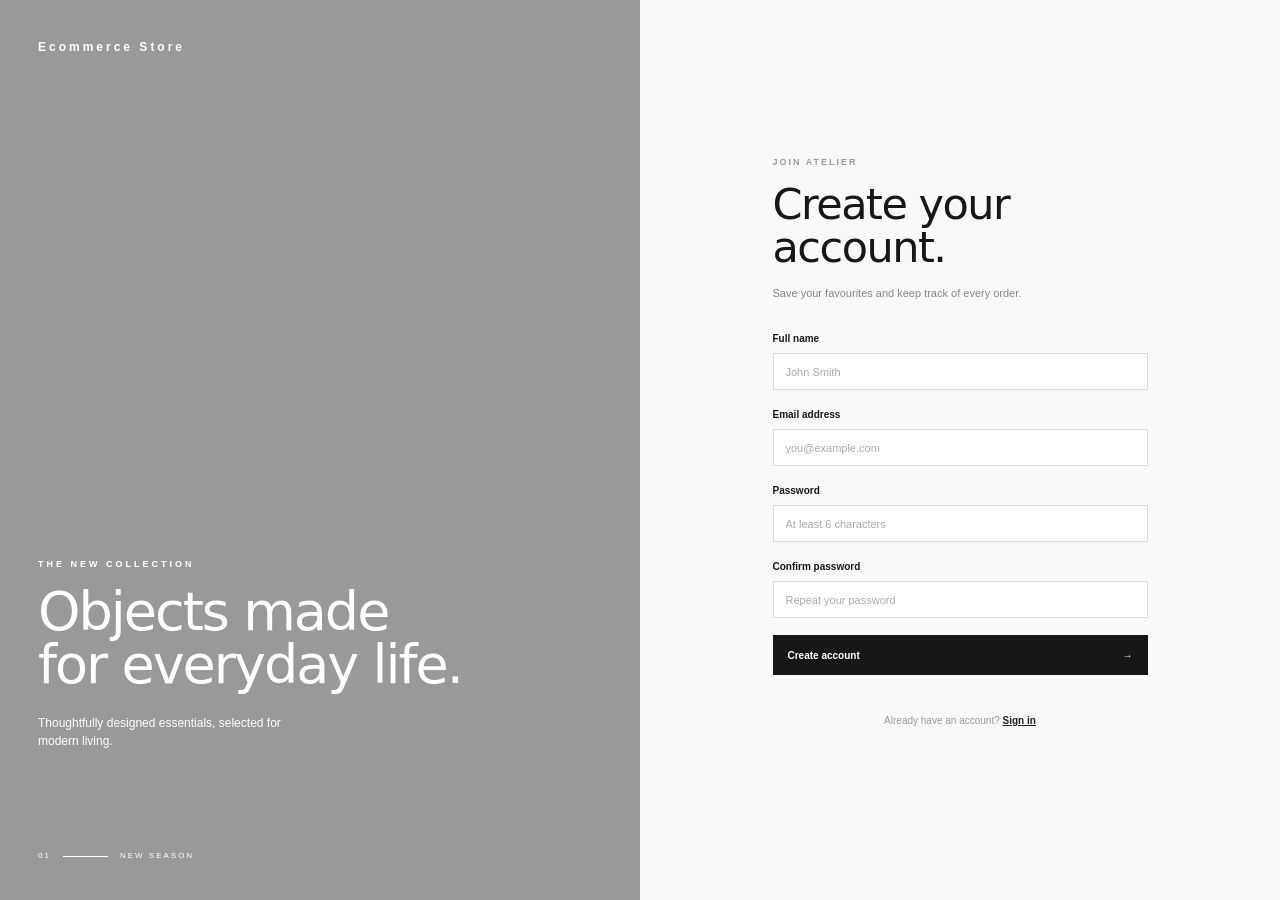
==== index.html @ 422b51b2 "mae changes in code" ====
<!DOCTYPE html>
<html lang="en">

<head>
    <meta charset="UTF-8">
    <meta name="viewport" content="width=device-width, initial-scale=1.0">

    <title>Ecommerce Store | Sign Up</title>

    <link href="https://cdn.jsdelivr.net/npm/bootstrap@5.3.8/dist/css/bootstrap.min.css" rel="stylesheet">
    <link rel="preconnect" href="https://fonts.googleapis.com">
    <link rel="preconnect" href="https://fonts.gstatic.com" crossorigin>
    <link
        href="https://fonts.googleapis.com/css2?family=Playfair:ital,opsz,wght@0,5..1200,300..900;1,5..1200,300..900&family=Source+Sans+3:ital,wght@0,200..900;1,200..900&display=swap"
        rel="stylesheet">
    <link rel="stylesheet" href="https://cdnjs.cloudflare.com/ajax/libs/font-awesome/6.7.2/css/all.min.css">

    <link rel="stylesheet" href="index.css">
</head>

<body>

    <div class="container-fluid p-0">


        <div class="row g-0 auth-page" id="signupView">

            <div class="col-lg-6 image-side">

                <div class="image-overlay"></div>

                <div class="store-name">
                    Ecommerce Store
                </div>

                <div class="image-content">

                    <div class="collection-text">
                        THE NEW COLLECTION
                    </div>

                    <h1>
                        Objects made<br>
                        for everyday life.
                    </h1>

                    <p>
                        Thoughtfully designed essentials, selected for<br>
                        modern living.
                    </p>

                </div>

                <div class="season-info">

                    <span>01</span>

                    <span class="season-line"></span>

                    <span>NEW SEASON</span>

                </div>

            </div>


            <div class="col-lg-6 form-side">

                <div class="form-box">

                    <div class="join-text">
                        JOIN ATELIER
                    </div>

                    <h2>
                        Create your<br>
                        account.
                    </h2>

                    <p class="description">
                        Save your favourites and keep track of every order.
                    </p>


                    <form id="signupForm">

                        <div class="form-group">

                            <label for="signupUsername">
                                Full name
                            </label>

                            <input type="text" id="signupUsername" class="form-control" placeholder="John Smith"
                                required>

                        </div>


                        <div class="form-group">

                            <label for="signupEmail">
                                Email address
                            </label>

                            <input type="email" id="signupEmail" class="form-control" placeholder="you@example.com"
                                required>

                        </div>


                        <div class="form-group">

                            <label for="signupPassword">
                                Password
                            </label>

                            <div class="password-box">

                                <input type="password" id="signupPassword" class="form-control"
                                    placeholder="At least 6 characters" required>



                            </div>

                        </div>


                        <div class="form-group">

                            <label for="confirmPassword">
                                Confirm password
                            </label>

                            <div class="password-box">

                                <input type="password" id="confirmPassword" class="form-control"
                                    placeholder="Repeat your password" required>



                            </div>

                        </div>


                        <button type="submit" class="create-account">
                            <span>Create account</span>
                            <span>→</span>
                        </button>

                        <div id="signupMessage"></div>

                    </form>


                    <p class="signin-text">
                        Already have an account?
                        <a href="#" id="showLogin">Sign in</a>
                    </p>

                </div>

            </div>

        </div>




        <div class="row g-0 auth-page d-none" id="loginView">

            <div class="col-lg-6 image-side">

                <div class="image-overlay"></div>

                <div class="store-name">
                    Ecommerce Store
                </div>

                <div class="image-content">

                    <div class="collection-text">
                        WELCOME BACK
                    </div>

                    <h1>
                        Good things<br>
                        await you.
                    </h1>

                    <p>
                        Sign in to continue your journey<br>
                        with Ecommerce Store.
                    </p>

                </div>

                <div class="season-info">

                    <span>02</span>

                    <span class="season-line"></span>

                    <span>WELCOME BACK</span>

                </div>

            </div>


            <div class="col-lg-6 form-side">

                <div class="form-box">

                    <div class="join-text">
                        WELCOME BACK
                    </div>

                    <h2>
                        Sign in to<br>
                        your account.
                    </h2>

                    <p class="description">
                        Enter your details to access your account.
                    </p>


                    <form id="loginForm">

                        <div class="form-group">

                            <label for="loginEmail">
                                Email address
                            </label>

                            <input type="email" id="loginEmail" class="form-control" placeholder="you@example.com"
                                required>

                        </div>


                        <div class="form-group">

                            <label for="loginPassword">
                                Password
                            </label>

                            <div class="password-box">

                                <input type="password" id="loginPassword" class="form-control"
                                    placeholder="Your password" required>



                            </div>

                        </div>


                        <div class="forgot-link">
                            <a href="#" id="showForgot">
                                Forgot password?
                            </a>
                        </div>


                        <button type="submit" class="create-account">
                            <span>Sign in</span>
                            <span>→</span>
                        </button>

                        <div id="loginMessage"></div>

                    </form>


                    <p class="signin-text">
                        Don't have an account?
                        <a href="#" id="showSignup">Create account</a>
                    </p>

                </div>

            </div>

        </div>



        <div class="row g-0 auth-page d-none" id="forgotView">

            <div class="col-lg-6 image-side">

                <div class="image-overlay"></div>

                <div class="store-name">
                    Ecommerce Store
                </div>

                <div class="image-content">

                    <div class="collection-text">
                        ACCOUNT RECOVERY
                    </div>

                    <h1>
                        Get back<br>
                        to your account.
                    </h1>

                    <p>
                        Reset your password and continue<br>
                        shopping with us.
                    </p>

                </div>

                <div class="season-info">

                    <span>03</span>

                    <span class="season-line"></span>

                    <span>ACCOUNT RECOVERY</span>

                </div>

            </div>


            <div class="col-lg-6 form-side">

                <div class="form-box">

                    <div class="join-text">
                        RESET PASSWORD
                    </div>

                    <h2>
                        Forgot your<br>
                        password?
                    </h2>

                    <p class="description">
                        Enter your email and create a new password.
                    </p>


                    <form id="forgotForm">

                        <div class="form-group">

                            <label for="forgotEmail">
                                Email address
                            </label>

                            <input type="email" id="forgotEmail" class="form-control" placeholder="you@example.com"
                                required>

                        </div>


                        <div class="form-group">

                            <label for="newPassword">
                                New password
                            </label>

                            <div class="password-box">

                                <input type="password" id="newPassword" class="form-control"
                                    placeholder="At least 6 characters" required>



                            </div>

                        </div>


                        <div class="form-group">

                            <label for="confirmNewPassword">
                                Confirm password
                            </label>

                            <div class="password-box">

                                <input type="password" id="confirmNewPassword" class="form-control"
                                    placeholder="Repeat your password" required>



                            </div>

                        </div>


                        <button type="submit" class="create-account">
                            <span>Reset password</span>
                            <span>→</span>
                        </button>

                        <div id="forgotMessage"></div>

                    </form>


                    <p class="signin-text">
                        Remember your password?
                        <a href="#" id="backToLogin">Sign in</a>
                    </p>

                </div>

            </div>

        </div>

    </div>


    <script src="index.js"></script>

</body>

</html>
---- index.css ----
@import url('https://fonts.googleapis.com/css2?family=Playfair:ital,opsz,wght@0,5..1200,300..900;1,5..1200,300..900&family=Source+Sans+3:ital,wght@0,200..900;1,200..900&display=swap');

body {
    margin: 0;
    background: #f8f7f4;
    color: #171717;
}

.auth-page {
    min-height: 100vh;
}

.image-side {
    position: relative;
    min-height: 100vh;
    padding: 38px;
    display: flex;
    flex-direction: column;
    justify-content: space-between;
    overflow: hidden;
    color: white;
    background-image: url("https://images.unsplash.com/photo-1441986300917-64674bd600d8?auto=format&fit=crop&w=1400&q=85");
    background-size: cover;
    background-position: center;
}

.image-overlay {
    position: absolute;
    inset: 0;
    background: rgba(0, 0, 0, 0.38);
}

.store-name,
.image-content,
.season-info {
    position: relative;
    z-index: 2;
}

.store-name {
    font-family: Arial, sans-serif;
    font-size: 12px;
    font-weight: bold;
    letter-spacing: 3px;
}

.image-content {
    margin-top: auto;
    margin-bottom: 100px;
}

.collection-text {
    font-family: Arial, sans-serif;
    font-size: 9px;
    font-weight: bold;
    letter-spacing: 3px;
    margin-bottom: 15px;
}

.image-content h1 {
    font-size: 54px;
    line-height: 0.98;
    font-weight: 400;
    letter-spacing: -2px;
    margin-bottom: 22px;
}

.image-content p {
    font-family: Arial, sans-serif;
    font-size: 12px;
    line-height: 1.5;
    margin: 0;
}

.season-info {
    display: flex;
    align-items: center;
    gap: 12px;
    font-family: Arial, sans-serif;
    font-size: 8px;
    letter-spacing: 2px;
}

.season-line {
    width: 45px;
    height: 1px;
    background: white;
}

.form-side {
    min-height: 100vh;
    background: #faf9f7;
    display: flex;
    justify-content: center;
    align-items: center;
    padding: 40px;
}

.form-box {
    width: 100%;
    max-width: 375px;
}

.join-text {
    font-family: Arial, sans-serif;
    color: #999;
    font-size: 9px;
    font-weight: bold;
    letter-spacing: 2px;
    margin-bottom: 14px;
}

.form-box h2 {
    font-size: 43px;
    font-weight: 400;
    line-height: 0.98;
    letter-spacing: -1.5px;
    margin-bottom: 17px;
}

.description {
    font-family: Arial, sans-serif;
    color: #888;
    font-size: 11px;
    margin-bottom: 30px;
}

.form-group {
    margin-bottom: 17px;
}

.form-group label {
    display: block;
    font-family: Arial, sans-serif;
    font-size: 10px;
    font-weight: bold;
    margin-bottom: 7px;
}

.form-control {
    height: 37px;
    border: 1px solid #dedbd6;
    border-radius: 0;
    background: #fff;
    font-family: Arial, sans-serif;
    font-size: 11px;
    padding: 8px 12px;
}

.form-control::placeholder {
    color: #aaa;
}

.form-control:focus {
    border-color: #777;
    box-shadow: none;
}

.password-box {
    position: relative;
}

.password-box .form-control {
    padding-right: 50px;
}

.show-password {
    position: absolute;
    right: 10px;
    top: 50%;
    transform: translateY(-50%);
    border: none;
    background: transparent;
    color: #777;
    font-family: Arial, sans-serif;
    font-size: 9px;
    padding: 0;
}

.show-password:hover {
    color: #111;
}

.create-account {
    width: 100%;
    height: 40px;
    border: none;
    background: #171717;
    color: white;
    display: flex;
    align-items: center;
    justify-content: space-between;
    padding: 0 15px;
    font-family: Arial, sans-serif;
    font-size: 10px;
    font-weight: bold;
    cursor: pointer;
    margin-top: 5px;
}

.create-account:hover {
    background: #333;
}

.signin-text {
    text-align: center;
    font-family: Arial, sans-serif;
    color: #999;
    font-size: 10px;
    margin-top: 38px;
}

.signin-text a,
.forgot-link a {
    color: #222;
    font-weight: bold;
    text-decoration: underline;
}

.forgot-link {
    text-align: right;
    margin-top: -5px;
    margin-bottom: 17px;
}

.forgot-link a {
    font-family: Arial, sans-serif;
    font-size: 10px;
}

#signupMessage,
#loginMessage,
#forgotMessage {
    font-family: Arial, sans-serif;
    font-size: 10px;
    text-align: center;
    margin-top: 12px;
}

@media (max-width: 991px) {

    .image-side {
        min-height: 450px;
    }

    .form-side {
        min-height: 650px;
    }

}

@media (max-width: 576px) {

    .image-side {
        min-height: 400px;
        padding: 25px;
    }

    .image-content {
        margin-bottom: 60px;
    }

    .image-content h1 {
        font-size: 39px;
    }

    .form-side {
        padding: 45px 25px;
    }

    .form-box h2 {
        font-size: 36px;
    }

}
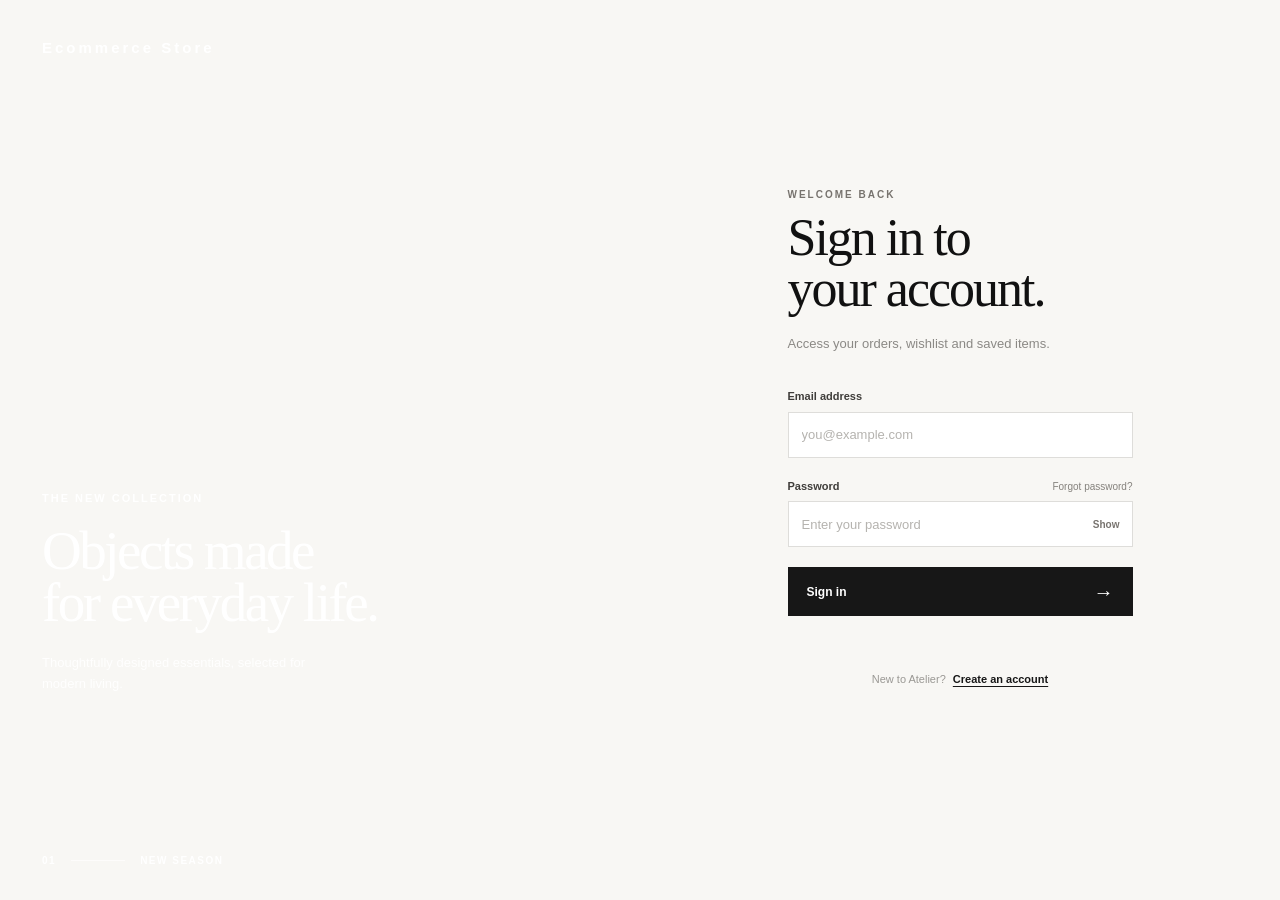
==== commit 496cd6f3: "add many thing in code" ====
--- a/index.html
+++ b/index.html
@@ -5,14 +5,14 @@
     <meta charset="UTF-8">
     <meta name="viewport" content="width=device-width, initial-scale=1.0">
 
-    <title>Ecommerce Store | Sign Up</title>
+    <title>Ecommerce Store | Authentication</title>
 
     <link href="https://cdn.jsdelivr.net/npm/bootstrap@5.3.8/dist/css/bootstrap.min.css" rel="stylesheet">
-    <link rel="preconnect" href="https://fonts.googleapis.com">
-    <link rel="preconnect" href="https://fonts.gstatic.com" crossorigin>
+
     <link
-        href="https://fonts.googleapis.com/css2?family=Playfair:ital,opsz,wght@0,5..1200,300..900;1,5..1200,300..900&family=Source+Sans+3:ital,wght@0,200..900;1,200..900&display=swap"
+        href="https://fonts.googleapis.com/css2?family=DM+Serif+Display&family=Inter:wght@300;400;500;600&display=swap"
         rel="stylesheet">
+
     <link rel="stylesheet" href="https://cdnjs.cloudflare.com/ajax/libs/font-awesome/6.7.2/css/all.min.css">
 
     <link rel="stylesheet" href="index.css">
@@ -21,9 +21,7 @@
 <body>
 
     <div class="container-fluid p-0">
-
-
-        <div class="row g-0 auth-page" id="signupView">
+        <div class="row g-0 auth-page d-none" id="signupView">
 
             <div class="col-lg-6 image-side">
 
@@ -52,13 +50,9 @@
                 </div>
 
                 <div class="season-info">
-
                     <span>01</span>
-
                     <span class="season-line"></span>
-
                     <span>NEW SEASON</span>
-
                 </div>
 
             </div>
@@ -81,12 +75,11 @@
                         Save your favourites and keep track of every order.
                     </p>
 
-
                     <form id="signupForm">
 
                         <div class="form-group">
 
-                            <label for="signupUsername">
+                            <label for="signupUsername ">
                                 Full name
                             </label>
 
@@ -95,7 +88,6 @@
 
                         </div>
 
-
                         <div class="form-group">
 
                             <label for="signupEmail">
@@ -107,7 +99,6 @@
 
                         </div>
 
-
                         <div class="form-group">
 
                             <label for="signupPassword">
@@ -117,14 +108,16 @@
                             <div class="password-box">
 
                                 <input type="password" id="signupPassword" class="form-control"
-                                    placeholder="At least 6 characters" required>
-
-
-
-                            </div>
-
-                        </div>
-
+                                    placeholder="Enter your password" required>
+
+                                <button type="button" class="show-password"
+                                    onclick="showPassword('signupPassword', this)">
+                                    Show
+                                </button>
+
+                            </div>
+
+                        </div>
 
                         <div class="form-group">
 
@@ -137,22 +130,28 @@
                                 <input type="password" id="confirmPassword" class="form-control"
                                     placeholder="Repeat your password" required>
 
-
-
-                            </div>
-
-                        </div>
-
+                                <button type="button" class="show-password"
+                                    onclick="showPassword('confirmPassword', this)">
+                                    Show
+                                </button>
+
+                            </div>
+
+                        </div>
 
                         <button type="submit" class="create-account">
+
                             <span>Create account</span>
-                            <span>→</span>
+
+                            <span class="arrow">
+                                →
+                            </span>
+
                         </button>
 
                         <div id="signupMessage"></div>
 
                     </form>
-
 
                     <p class="signin-text">
                         Already have an account?
@@ -166,9 +165,9 @@
         </div>
 
 
-
-
-        <div class="row g-0 auth-page d-none" id="loginView">
+        <!-- LOGIN -->
+
+        <div class="row g-0 auth-page" id="loginView">
 
             <div class="col-lg-6 image-side">
 
@@ -181,28 +180,28 @@
                 <div class="image-content">
 
                     <div class="collection-text">
-                        WELCOME BACK
+                        THE NEW COLLECTION
                     </div>
 
                     <h1>
-                        Good things<br>
-                        await you.
+                        Objects made<br>
+                        for everyday life.
                     </h1>
 
                     <p>
-                        Sign in to continue your journey<br>
-                        with Ecommerce Store.
+                        Thoughtfully designed essentials, selected for<br>
+                        modern living.
                     </p>
 
                 </div>
 
                 <div class="season-info">
 
-                    <span>02</span>
+                    <span>01</span>
 
                     <span class="season-line"></span>
 
-                    <span>WELCOME BACK</span>
+                    <span>NEW SEASON</span>
 
                 </div>
 
@@ -223,9 +222,8 @@
                     </h2>
 
                     <p class="description">
-                        Enter your details to access your account.
-                    </p>
-
+                        Access your orders, wishlist and saved items.
+                    </p>
 
                     <form id="loginForm">
 
@@ -240,45 +238,56 @@
 
                         </div>
 
-
-                        <div class="form-group">
-
-                            <label for="loginPassword">
-                                Password
-                            </label>
+                        <div class="form-group password-group">
+
+                            <div class="password-label">
+
+                                <label for="loginPassword">
+                                    Password
+                                </label>
+
+                                <a href="#" id="showForgot">
+                                    Forgot password?
+                                </a>
+
+                            </div>
 
                             <div class="password-box">
 
                                 <input type="password" id="loginPassword" class="form-control"
-                                    placeholder="Your password" required>
-
-
-
-                            </div>
-
-                        </div>
-
-
-                        <div class="forgot-link">
-                            <a href="#" id="showForgot">
-                                Forgot password?
-                            </a>
-                        </div>
-
+                                    placeholder="Enter your password" required>
+
+                                <button type="button" class="show-password"
+                                    onclick="showPassword('loginPassword', this)">
+                                    Show
+                                </button>
+
+                            </div>
+
+                        </div>
 
                         <button type="submit" class="create-account">
+
                             <span>Sign in</span>
-                            <span>→</span>
+
+                            <span class="arrow">
+                                →
+                            </span>
+
                         </button>
 
                         <div id="loginMessage"></div>
 
                     </form>
 
-
                     <p class="signin-text">
-                        Don't have an account?
-                        <a href="#" id="showSignup">Create account</a>
+
+                        New to Atelier?
+
+                        <a href="#" id="showSignup">
+                            Create an account
+                        </a>
+
                     </p>
 
                 </div>
@@ -288,6 +297,7 @@
         </div>
 
 
+        <!-- FORGOT PASSWORD -->
 
         <div class="row g-0 auth-page d-none" id="forgotView">
 
@@ -319,7 +329,7 @@
 
                 <div class="season-info">
 
-                    <span>03</span>
+                    <span>02</span>
 
                     <span class="season-line"></span>
 
@@ -347,7 +357,6 @@
                         Enter your email and create a new password.
                     </p>
 
-
                     <form id="forgotForm">
 
                         <div class="form-group">
@@ -361,7 +370,6 @@
 
                         </div>
 
-
                         <div class="form-group">
 
                             <label for="newPassword">
@@ -371,14 +379,15 @@
                             <div class="password-box">
 
                                 <input type="password" id="newPassword" class="form-control"
-                                    placeholder="At least 6 characters" required>
-
-
-
-                            </div>
-
-                        </div>
-
+                                    placeholder="At least 12 characters" required>
+
+                                <button type="button" class="show-password" onclick="showPassword('newPassword', this)">
+                                    Show
+                                </button>
+
+                            </div>
+
+                        </div>
 
                         <div class="form-group">
 
@@ -391,26 +400,37 @@
                                 <input type="password" id="confirmNewPassword" class="form-control"
                                     placeholder="Repeat your password" required>
 
-
-
-                            </div>
-
-                        </div>
-
+                                <button type="button" class="show-password"
+                                    onclick="showPassword('confirmNewPassword', this)">
+                                    Show
+                                </button>
+
+                            </div>
+
+                        </div>
 
                         <button type="submit" class="create-account">
+
                             <span>Reset password</span>
-                            <span>→</span>
+
+                            <span class="arrow">
+                                →
+                            </span>
+
                         </button>
 
                         <div id="forgotMessage"></div>
 
                     </form>
 
-
                     <p class="signin-text">
+
                         Remember your password?
-                        <a href="#" id="backToLogin">Sign in</a>
+
+                        <a href="#" id="backToLogin">
+                            Sign in
+                        </a>
+
                     </p>
 
                 </div>
@@ -420,7 +440,9 @@
         </div>
 
     </div>
-
+    <script src="https://cdn.jsdelivr.net/npm/bootstrap@5.3.8/dist/js/bootstrap.bundle.min.js"
+        integrity="sha384-FKyoEForCGlyvwx9Hj09JcYn3nv7wiPVlz7YYwJrWVcXK/BmnVDxM+D2scQbITxI"
+        crossorigin="anonymous"></script>
 
     <script src="index.js"></script>
 
--- a/index.css
+++ b/index.css
@@ -1,275 +1,450 @@
-@import url('https://fonts.googleapis.com/css2?family=Playfair:ital,opsz,wght@0,5..1200,300..900;1,5..1200,300..900&family=Source+Sans+3:ital,wght@0,200..900;1,200..900&display=swap');
-
 body {
     margin: 0;
+    padding: 0;
+    width: 100%;
+    height: 100%;
+}
+
+body {
     background: #f8f7f4;
     color: #171717;
+    font-family: "Source Sans 3", sans-serif;
 }
 
 .auth-page {
-    min-height: 100vh;
-}
+    min-height: calc(100vh);
+    height: calc(100vh);
+}
+
+
+/* LEFT SIDE */
 
 .image-side {
+    height: 100%;
     position: relative;
-    min-height: 100vh;
-    padding: 38px;
-    display: flex;
-    flex-direction: column;
-    justify-content: space-between;
-    overflow: hidden;
-    color: white;
-    background-image: url("https://images.unsplash.com/photo-1441986300917-64674bd600d8?auto=format&fit=crop&w=1400&q=85");
+    min-height: 620px;
+    background-image: url("https://images.unsplash.com/photo-1441986300917-64674bd600d8?auto=format&fit=crop&w=1200&q=85");
     background-size: cover;
     background-position: center;
+    color: white;
+    overflow: hidden;
 }
 
 .image-overlay {
     position: absolute;
-    inset: 0;
-    background: rgba(0, 0, 0, 0.38);
-}
-
-.store-name,
-.image-content,
+    background:
+        linear-gradient(to bottom,
+            rgba(0, 0, 0, 0.18),
+            rgba(0, 0, 0, 0.15) 35%,
+            rgba(0, 0, 0, 0.65) 100%);
+}
+
+.store-name {
+    position: absolute;
+    top: 37px;
+    left: 42px;
+
+    font-size: 15px;
+    font-weight: 600;
+    letter-spacing: 3px;
+
+    z-index: 2;
+}
+
+.image-content {
+    position: absolute;
+
+    left: 42px;
+    bottom: 205px;
+
+    z-index: 2;
+}
+
+.collection-text {
+    margin-bottom: 18px;
+
+    font-size: 11px;
+    font-weight: 700;
+    letter-spacing: 2px;
+}
+
+.image-content h1 {
+    margin: 0;
+
+    font-family: "Playfair", serif;
+    font-size: clamp(52px, 4.3vw, 72px);
+    font-weight: 400;
+    line-height: 0.94;
+    letter-spacing: -2.5px;
+}
+
+.image-content p {
+    margin-top: 25px;
+    margin-bottom: 0;
+
+    font-size: 13px;
+    font-weight: 400;
+    line-height: 1.6;
+
+    color: rgba(255, 255, 255, 0.9);
+}
+
 .season-info {
-    position: relative;
-    z-index: 2;
-}
-
-.store-name {
-    font-family: Arial, sans-serif;
-    font-size: 12px;
-    font-weight: bold;
-    letter-spacing: 3px;
-}
-
-.image-content {
-    margin-top: auto;
-    margin-bottom: 100px;
-}
-
-.collection-text {
-    font-family: Arial, sans-serif;
-    font-size: 9px;
-    font-weight: bold;
-    letter-spacing: 3px;
-    margin-bottom: 15px;
-}
-
-.image-content h1 {
-    font-size: 54px;
-    line-height: 0.98;
-    font-weight: 400;
-    letter-spacing: -2px;
-    margin-bottom: 22px;
-}
-
-.image-content p {
-    font-family: Arial, sans-serif;
-    font-size: 12px;
-    line-height: 1.5;
-    margin: 0;
-}
-
-.season-info {
+    position: absolute;
+
+    left: 42px;
+    bottom: 32px;
+
     display: flex;
     align-items: center;
-    gap: 12px;
-    font-family: Arial, sans-serif;
-    font-size: 8px;
-    letter-spacing: 2px;
+    gap: 15px;
+
+    z-index: 2;
+
+    font-size: 10px;
+    font-weight: 600;
+    letter-spacing: 1.5px;
 }
 
 .season-line {
-    width: 45px;
+    width: 54px;
     height: 1px;
-    background: white;
-}
+
+    background: rgba(255, 255, 255, 0.7);
+
+    display: inline-block;
+}
+
+
+/* RIGHT SIDE */
 
 .form-side {
-    min-height: 100vh;
-    background: #faf9f7;
+    position: relative;
+
+    height: calc(100vh - 4px);
+
+    background: #f8f7f4;
+
     display: flex;
+    align-items: center;
     justify-content: center;
-    align-items: center;
-    padding: 40px;
 }
 
 .form-box {
     width: 100%;
-    max-width: 375px;
+    max-width: 345px;
+
+    margin-top: -5px;
 }
 
 .join-text {
-    font-family: Arial, sans-serif;
-    color: #999;
-    font-size: 9px;
-    font-weight: bold;
+    margin-bottom: 11px;
+
+    font-size: 10px;
+    font-weight: 700;
     letter-spacing: 2px;
-    margin-bottom: 14px;
+
+    color: #77736e;
 }
 
 .form-box h2 {
-    font-size: 43px;
+    margin: 0;
+
+    font-family: "Playfair", serif;
+    font-size: 52px;
     font-weight: 400;
     line-height: 0.98;
-    letter-spacing: -1.5px;
-    margin-bottom: 17px;
+    letter-spacing: -2px;
+
+    color: #111111;
 }
 
 .description {
-    font-family: Arial, sans-serif;
-    color: #888;
-    font-size: 11px;
-    margin-bottom: 30px;
-}
+    margin-top: 19px;
+    margin-bottom: 35px;
+
+    font-size: 13px;
+    line-height: 1.5;
+
+    color: #8b8985;
+}
+
+
+/* FORM */
 
 .form-group {
-    margin-bottom: 17px;
+    margin-bottom: 20px;
 }
 
 .form-group label {
     display: block;
-    font-family: Arial, sans-serif;
-    font-size: 10px;
-    font-weight: bold;
+
     margin-bottom: 7px;
+
+    font-size: 11px;
+    font-weight: 600;
+
+    color: #3f3d3a;
 }
 
 .form-control {
-    height: 37px;
-    border: 1px solid #dedbd6;
+    width: 100%;
+    height: 46px;
+
+    border: 1px solid #deddda;
     border-radius: 0;
-    background: #fff;
-    font-family: Arial, sans-serif;
-    font-size: 11px;
-    padding: 8px 12px;
+
+    background: #ffffff;
+
+    padding: 0 13px;
+
+    font-family: "Source Sans 3", sans-serif;
+    font-size: 13px;
+
+    color: #171717;
+
+    box-shadow: none;
 }
 
 .form-control::placeholder {
-    color: #aaa;
+    color: #b5b3af;
 }
 
 .form-control:focus {
-    border-color: #777;
+    border-color: #77736e;
     box-shadow: none;
-}
-
-.password-box {
-    position: relative;
-}
-
-.password-box .form-control {
-    padding-right: 50px;
-}
-
-.show-password {
-    position: absolute;
-    right: 10px;
-    top: 50%;
-    transform: translateY(-50%);
-    border: none;
-    background: transparent;
-    color: #777;
-    font-family: Arial, sans-serif;
-    font-size: 9px;
-    padding: 0;
-}
-
-.show-password:hover {
-    color: #111;
-}
-
-.create-account {
-    width: 100%;
-    height: 40px;
-    border: none;
-    background: #171717;
-    color: white;
+    outline: none;
+}
+
+
+/* PASSWORD */
+
+.password-label {
     display: flex;
     align-items: center;
     justify-content: space-between;
-    padding: 0 15px;
-    font-family: Arial, sans-serif;
+}
+
+.password-label label {
+    margin-bottom: 7px;
+}
+
+.password-label a {
+    margin-bottom: 7px;
+
     font-size: 10px;
-    font-weight: bold;
+    color: #85827d;
+
+    text-decoration: none;
+}
+
+.password-label a:hover {
+    color: #171717;
+}
+
+.password-box {
+    position: relative;
+}
+
+.password-box .form-control {
+    padding-right: 60px;
+}
+
+.show-password {
+    position: absolute;
+
+    right: 13px;
+    top: 50%;
+    transform: translateY(-50%);
+
+    padding: 0;
+
+    border: 0;
+    background: transparent;
+
+    font-family: "Source Sans 3", sans-serif;
+    font-size: 10px;
+    font-weight: 600;
+
+    color: #77736e;
+
     cursor: pointer;
-    margin-top: 5px;
+}
+
+.show-password:hover {
+    color: #121212;
+}
+
+
+/* BUTTON */
+
+.create-account {
+    width: 100%;
+    height: 49px;
+
+    margin-top: 4px;
+
+    padding: 0 18px;
+
+    border: 1px solid #171717;
+    border-radius: 0;
+
+    background: #171717;
+    color: white;
+
+    display: flex;
+    align-items: center;
+    justify-content: space-between;
+
+    font-family: "Source Sans 3", sans-serif;
+    font-size: 12px;
+    font-weight: 600;
+
+    cursor: pointer;
+
+    transition: 0.2s ease;
 }
 
 .create-account:hover {
-    background: #333;
-}
+    background: #2b2b2b;
+}
+
+.create-account .arrow {
+    font-size: 20px;
+    font-weight: 300;
+    line-height: 1;
+}
+
+
+/* BOTTOM TEXT */
 
 .signin-text {
+    margin-top: 55px;
+
     text-align: center;
-    font-family: Arial, sans-serif;
-    color: #999;
-    font-size: 10px;
-    margin-top: 38px;
-}
-
-.signin-text a,
-.forgot-link a {
-    color: #222;
-    font-weight: bold;
+
+    font-size: 11px;
+
+    color: #9a9894;
+}
+
+.signin-text a {
+    margin-left: 4px;
+
+    color: #171717;
+
+    font-weight: 600;
+
     text-decoration: underline;
-}
-
-.forgot-link {
-    text-align: right;
-    margin-top: -5px;
-    margin-bottom: 17px;
-}
-
-.forgot-link a {
-    font-family: Arial, sans-serif;
-    font-size: 10px;
-}
+    text-underline-offset: 3px;
+}
+
+.signin-text a:hover {
+    color: #555;
+}
+
+
+/* MESSAGES */
 
 #signupMessage,
 #loginMessage,
 #forgotMessage {
-    font-family: Arial, sans-serif;
-    font-size: 10px;
+    margin-top: 12px;
+
     text-align: center;
-    margin-top: 12px;
-}
-
-@media (max-width: 991px) {
+
+    font-size: 12px;
+}
+
+
+/* TABLET */
+
+@media (max-width: 991.98px) {
+
+    .auth-page {
+        height: auto;
+        min-height: 100vh;
+    }
 
     .image-side {
-        min-height: 450px;
+        height: 430px;
+        min-height: 430px;
+    }
+
+    .image-content {
+        bottom: 90px;
+    }
+
+    .image-content h1 {
+        font-size: 55px;
     }
 
     .form-side {
         min-height: 650px;
-    }
-
-}
-
-@media (max-width: 576px) {
+        height: auto;
+
+        padding: 60px 30px;
+    }
+
+    .form-box {
+        max-width: 420px;
+    }
+}
+
+
+/* MOBILE */
+
+@media (max-width: 575.98px) {
 
     .image-side {
-        min-height: 400px;
-        padding: 25px;
+        height: 360px;
+        min-height: 360px;
+    }
+
+    .store-name {
+        top: 25px;
+        left: 25px;
+
+        font-size: 13px;
     }
 
     .image-content {
-        margin-bottom: 60px;
+        left: 25px;
+        bottom: 70px;
+    }
+
+    .collection-text {
+        font-size: 9px;
+        margin-bottom: 12px;
     }
 
     .image-content h1 {
-        font-size: 39px;
+        font-size: 42px;
+        letter-spacing: -1.5px;
+    }
+
+    .image-content p {
+        font-size: 11px;
+    }
+
+    .season-info {
+        left: 25px;
+        bottom: 23px;
     }
 
     .form-side {
-        padding: 45px 25px;
+        padding: 55px 25px;
     }
 
     .form-box h2 {
-        font-size: 36px;
-    }
-
+        font-size: 44px;
+    }
+
+    .description {
+        margin-bottom: 30px;
+    }
+
+    .signin-text {
+        margin-top: 40px;
+    }
 }
